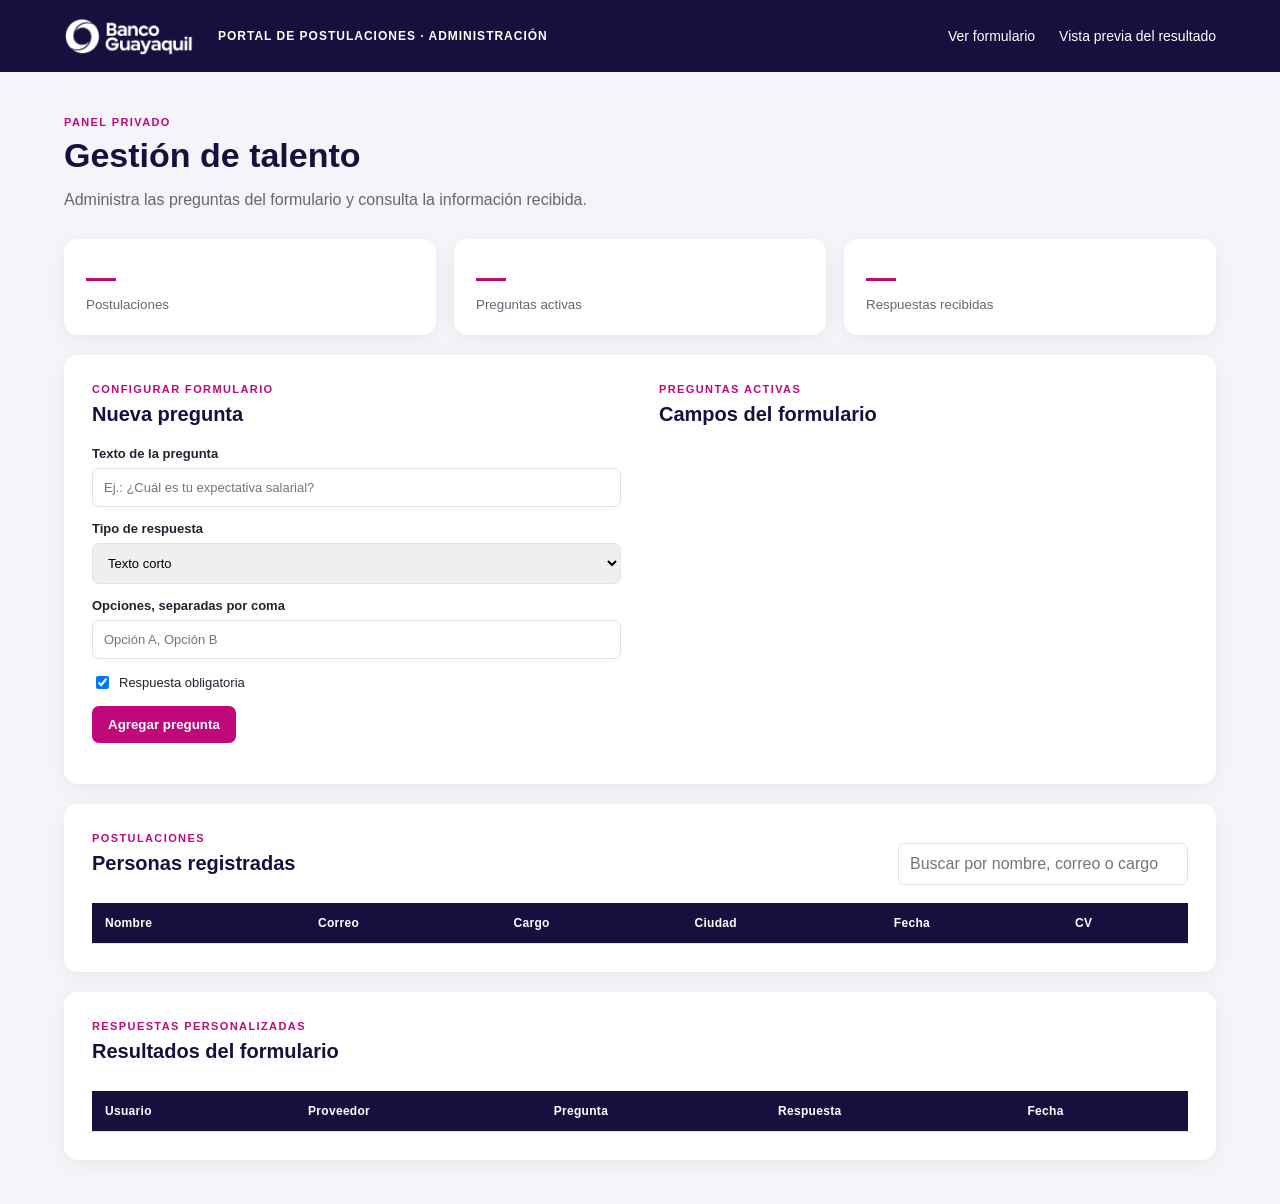
==== templates/admin.html @ 7bbe8956 "Primer commit" ====
<!doctype html>
<html lang="es">
<head><meta charset="utf-8"><meta name="viewport" content="width=device-width,initial-scale=1"><title>Administración | Banco Guayaquil</title><link rel="stylesheet" href="/static/admin.css"><script>document.addEventListener('DOMContentLoaded',()=>document.querySelector('nav').insertAdjacentHTML('beforeend','<a href="/postulacion?vista=resultado">Vista previa del resultado</a>'));</script></head>
<body><nav><img src="/static/logo-banco-guayaquil.png" alt="Banco Guayaquil"><span>PORTAL DE POSTULACIONES · ADMINISTRACIÓN</span><a href="/postulacion">Ver formulario</a></nav><main><header><p class="etiqueta">PANEL PRIVADO</p><h1>Gestión de talento</h1><p>Administra las preguntas del formulario y consulta la información recibida.</p></header><section class="resumen"><article><span id="total-postulantes">—</span><small>Postulaciones</small></article><article><span id="total-preguntas">—</span><small>Preguntas activas</small></article><article><span id="total-respuestas">—</span><small>Respuestas recibidas</small></article></section><section class="panel doble"><div><p class="etiqueta">CONFIGURAR FORMULARIO</p><h2>Nueva pregunta</h2><form id="nueva-pregunta"><label>Texto de la pregunta<input id="texto" required maxlength="300" placeholder="Ej.: ¿Cuál es tu expectativa salarial?"></label><label>Tipo de respuesta<select id="tipo"><option value="texto">Texto corto</option><option value="textarea">Párrafo largo</option><option value="opcion_multiple">Opción múltiple</option></select></label><label id="campo-opciones" hidden>Opciones, separadas por coma<input id="opciones" maxlength="800" placeholder="Opción A, Opción B"></label><label class="checkbox"><input type="checkbox" id="obligatorio" checked> Respuesta obligatoria</label><button>Agregar pregunta</button><p id="resultado-pregunta" role="status"></p></form></div><div><p class="etiqueta">PREGUNTAS ACTIVAS</p><h2>Campos del formulario</h2><div id="lista-preguntas" class="lista"></div></div></section><section class="panel"><div class="titulo-seccion"><div><p class="etiqueta">POSTULACIONES</p><h2>Personas registradas</h2></div><input id="buscar" placeholder="Buscar por nombre, correo o cargo"></div><div class="tabla"><table><thead><tr><th>Nombre</th><th>Correo</th><th>Cargo</th><th>Ciudad</th><th>Fecha</th><th>CV</th></tr></thead><tbody id="tabla-postulantes"></tbody></table></div></section><section class="panel"><p class="etiqueta">RESPUESTAS PERSONALIZADAS</p><h2>Resultados del formulario</h2><div class="tabla"><table><thead><tr><th>Usuario</th><th>Proveedor</th><th>Pregunta</th><th>Respuesta</th><th>Fecha</th></tr></thead><tbody id="tabla-respuestas"></tbody></table></div></section></main><script src="/static/admin.js"></script></body>
</html>
---- static/admin.css ----
:root{--azul:#17103f;--rosa:#c0087b;--fondo:#f5f4f8;--texto:#242130;--borde:#e4e1ea}*{box-sizing:border-box}body{margin:0;background:var(--fondo);color:var(--texto);font-family:Arial,sans-serif}nav{height:72px;background:var(--azul);display:flex;align-items:center;gap:24px;padding:0 max(24px,5vw);color:#fff}nav img{width:130px;filter:brightness(0) invert(1)}nav span{font-size:12px;font-weight:bold;letter-spacing:1px;flex:1}nav a{color:#fff;text-decoration:none;font-size:14px}main{max-width:1200px;margin:44px auto;padding:0 24px}header{margin-bottom:30px}.etiqueta{color:var(--rosa);font-size:11px;font-weight:bold;letter-spacing:1.4px;margin:0 0 8px}h1{margin:0;color:var(--azul);font-size:34px}h2{font-size:20px;color:var(--azul);margin:0 0 20px}header p:last-child{color:#696475}.resumen{display:grid;grid-template-columns:repeat(3,1fr);gap:18px;margin-bottom:20px}.resumen article,.panel{background:#fff;border-radius:14px;box-shadow:0 5px 20px #17103f0d}.resumen article{padding:22px}.resumen span{display:block;color:var(--rosa);font-size:30px;font-weight:bold}.resumen small{color:#696475}.panel{margin:20px 0;padding:28px}.doble{display:grid;grid-template-columns:1fr 1fr;gap:38px}label{display:flex;flex-direction:column;gap:7px;font-weight:bold;font-size:13px;margin:14px 0}input,select{border:1px solid var(--borde);border-radius:7px;padding:11px;font:inherit;font-weight:normal}.checkbox{flex-direction:row;align-items:center;font-weight:normal}.checkbox input{width:auto}button{border:0;border-radius:7px;background:var(--rosa);color:#fff;font-weight:bold;padding:11px 16px;cursor:pointer}#resultado-pregunta{font-size:13px;color:#147a45}.lista article{position:relative;border-bottom:1px solid var(--borde);padding:13px 85px 13px 0}.lista strong,.lista small{display:block}.lista small{margin-top:5px;color:#696475;font-size:12px;text-transform:capitalize}.eliminar{position:absolute;right:0;top:14px;background:#fff;color:#b12455;border:1px solid #e9bfd0;padding:6px 9px;font-size:12px}.titulo-seccion{display:flex;justify-content:space-between;gap:20px;align-items:center}.titulo-seccion input{width:290px}.tabla{overflow:auto}table{width:100%;border-collapse:collapse;margin-top:8px;font-size:14px}th{text-align:left;background:var(--azul);color:white;font-size:12px;letter-spacing:.3px}th,td{padding:13px;border-bottom:1px solid var(--borde);vertical-align:top}td small{color:#696475}td a{color:#075ce7;font-weight:bold;text-decoration:none}.vacio{text-align:center;color:#777181;padding:25px}@media(max-width:780px){nav span{display:none}main{margin:28px auto}.resumen,.doble{grid-template-columns:1fr}.titulo-seccion{align-items:flex-start;flex-direction:column}.titulo-seccion input{width:100%}h1{font-size:28px}}
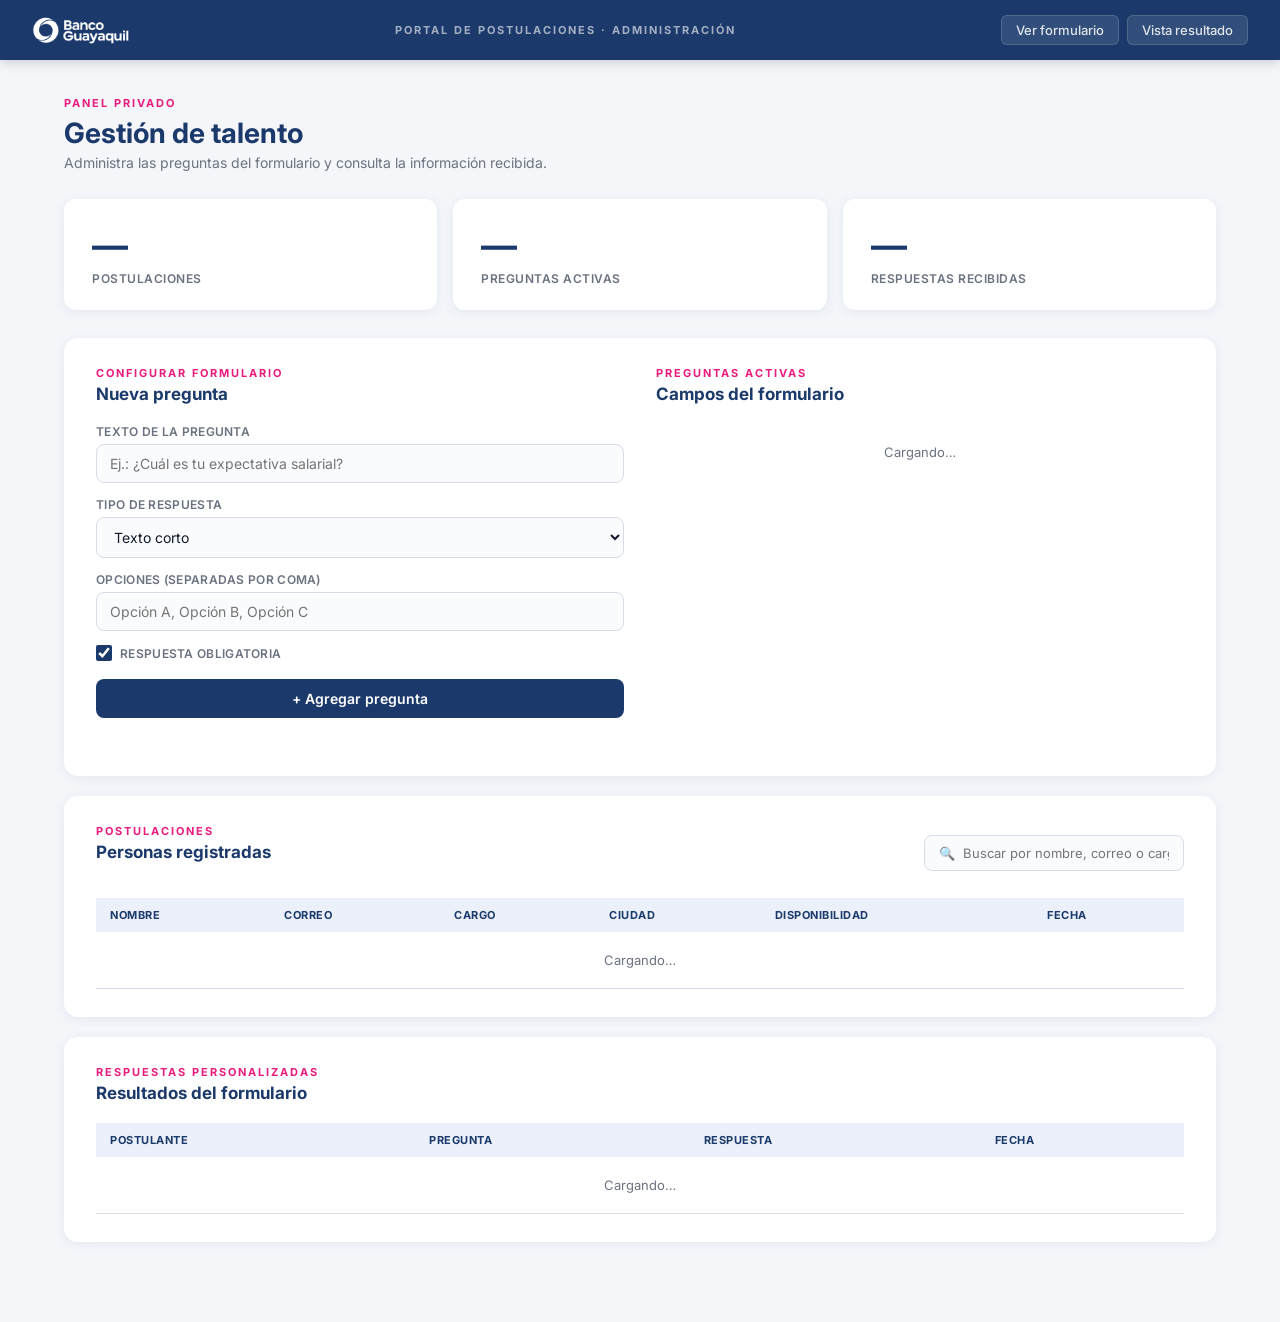
==== commit 8c1d808f: "fix: todo conectado directo a Supabase" ====
--- a/templates/admin.html
+++ b/templates/admin.html
@@ -1,5 +1,409 @@
 <!doctype html>
 <html lang="es">
-<head><meta charset="utf-8"><meta name="viewport" content="width=device-width,initial-scale=1"><title>Administración | Banco Guayaquil</title><link rel="stylesheet" href="/static/admin.css"><script>document.addEventListener('DOMContentLoaded',()=>document.querySelector('nav').insertAdjacentHTML('beforeend','<a href="/postulacion?vista=resultado">Vista previa del resultado</a>'));</script></head>
-<body><nav><img src="/static/logo-banco-guayaquil.png" alt="Banco Guayaquil"><span>PORTAL DE POSTULACIONES · ADMINISTRACIÓN</span><a href="/postulacion">Ver formulario</a></nav><main><header><p class="etiqueta">PANEL PRIVADO</p><h1>Gestión de talento</h1><p>Administra las preguntas del formulario y consulta la información recibida.</p></header><section class="resumen"><article><span id="total-postulantes">—</span><small>Postulaciones</small></article><article><span id="total-preguntas">—</span><small>Preguntas activas</small></article><article><span id="total-respuestas">—</span><small>Respuestas recibidas</small></article></section><section class="panel doble"><div><p class="etiqueta">CONFIGURAR FORMULARIO</p><h2>Nueva pregunta</h2><form id="nueva-pregunta"><label>Texto de la pregunta<input id="texto" required maxlength="300" placeholder="Ej.: ¿Cuál es tu expectativa salarial?"></label><label>Tipo de respuesta<select id="tipo"><option value="texto">Texto corto</option><option value="textarea">Párrafo largo</option><option value="opcion_multiple">Opción múltiple</option></select></label><label id="campo-opciones" hidden>Opciones, separadas por coma<input id="opciones" maxlength="800" placeholder="Opción A, Opción B"></label><label class="checkbox"><input type="checkbox" id="obligatorio" checked> Respuesta obligatoria</label><button>Agregar pregunta</button><p id="resultado-pregunta" role="status"></p></form></div><div><p class="etiqueta">PREGUNTAS ACTIVAS</p><h2>Campos del formulario</h2><div id="lista-preguntas" class="lista"></div></div></section><section class="panel"><div class="titulo-seccion"><div><p class="etiqueta">POSTULACIONES</p><h2>Personas registradas</h2></div><input id="buscar" placeholder="Buscar por nombre, correo o cargo"></div><div class="tabla"><table><thead><tr><th>Nombre</th><th>Correo</th><th>Cargo</th><th>Ciudad</th><th>Fecha</th><th>CV</th></tr></thead><tbody id="tabla-postulantes"></tbody></table></div></section><section class="panel"><p class="etiqueta">RESPUESTAS PERSONALIZADAS</p><h2>Resultados del formulario</h2><div class="tabla"><table><thead><tr><th>Usuario</th><th>Proveedor</th><th>Pregunta</th><th>Respuesta</th><th>Fecha</th></tr></thead><tbody id="tabla-respuestas"></tbody></table></div></section></main><script src="/static/admin.js"></script></body>
-</html>
+<head>
+<meta charset="utf-8">
+<meta name="viewport" content="width=device-width,initial-scale=1">
+<title>Administración | Banco Guayaquil</title>
+<link href="https://fonts.googleapis.com/css2?family=Inter:wght@400;500;600;700&display=swap" rel="stylesheet">
+<style>
+*, *::before, *::after { box-sizing: border-box; margin: 0; padding: 0; }
+:root {
+  --azul: #1B3A6B; --azul-mid: #2A5298; --azul-light: #EBF0FA;
+  --rosa: #E91C7E; --gris-bg: #F4F6FA; --gris-borde: #D8DCE8;
+  --gris-text: #6B7280; --negro: #111827; --blanco: #FFFFFF;
+  --verde: #059669; --rojo: #DC2626;
+}
+body { font-family: 'Inter', sans-serif; background: var(--gris-bg); color: var(--negro); min-height: 100vh; }
+
+/* NAV */
+nav {
+  background: var(--azul); padding: 0 32px; height: 60px;
+  display: flex; align-items: center; justify-content: space-between;
+  position: sticky; top: 0; z-index: 10;
+  box-shadow: 0 2px 12px rgba(0,0,0,0.18);
+}
+nav img { height: 28px; filter: brightness(0) invert(1); }
+nav .nav-center { font-size: 11px; font-weight: 700; letter-spacing: 2px; color: rgba(255,255,255,0.6); text-transform: uppercase; }
+nav .nav-links { display: flex; gap: 8px; }
+nav a {
+  font-size: 13px; font-weight: 500; color: rgba(255,255,255,0.85);
+  background: rgba(255,255,255,0.1); border: 1px solid rgba(255,255,255,0.15);
+  border-radius: 6px; padding: 6px 14px; text-decoration: none; transition: background 0.15s;
+}
+nav a:hover { background: rgba(255,255,255,0.2); }
+
+/* MAIN */
+main { max-width: 1200px; margin: 0 auto; padding: 32px 24px 60px; }
+
+header { margin-bottom: 28px; }
+header .etiqueta { font-size: 11px; font-weight: 700; letter-spacing: 2px; color: var(--rosa); text-transform: uppercase; margin-bottom: 6px; }
+header h1 { font-size: 28px; font-weight: 700; color: var(--azul); }
+header p { color: var(--gris-text); font-size: 14px; margin-top: 4px; }
+
+/* CARDS RESUMEN */
+.resumen { display: grid; grid-template-columns: repeat(3, 1fr); gap: 16px; margin-bottom: 28px; }
+.resumen article {
+  background: var(--blanco); border-radius: 12px; padding: 24px 28px;
+  box-shadow: 0 2px 12px rgba(27,58,107,0.08);
+  display: flex; flex-direction: column; gap: 4px;
+}
+.resumen span { font-size: 36px; font-weight: 700; color: var(--azul); }
+.resumen small { font-size: 12px; font-weight: 600; color: var(--gris-text); text-transform: uppercase; letter-spacing: 0.5px; }
+
+/* PANEL */
+.panel {
+  background: var(--blanco); border-radius: 14px; padding: 28px 32px;
+  box-shadow: 0 2px 12px rgba(27,58,107,0.08); margin-bottom: 20px;
+}
+.panel.doble { display: grid; grid-template-columns: 1fr 1fr; gap: 32px; }
+.etiqueta-sec { font-size: 11px; font-weight: 700; letter-spacing: 2px; color: var(--rosa); text-transform: uppercase; margin-bottom: 4px; }
+.panel h2 { font-size: 17px; font-weight: 700; color: var(--azul); margin-bottom: 20px; }
+
+/* FORM NUEVA PREGUNTA */
+#nueva-pregunta label { display: flex; flex-direction: column; gap: 5px; font-size: 12px; font-weight: 600; color: var(--gris-text); text-transform: uppercase; letter-spacing: 0.3px; margin-bottom: 14px; }
+#nueva-pregunta input, #nueva-pregunta select {
+  font-family: inherit; font-size: 14px; color: var(--negro);
+  background: #FAFBFD; border: 1.5px solid var(--gris-borde);
+  border-radius: 8px; padding: 10px 13px; outline: none;
+  transition: border-color 0.15s;
+}
+#nueva-pregunta input:focus, #nueva-pregunta select:focus { border-color: var(--azul-mid); }
+.checkbox-label { display: flex !important; flex-direction: row !important; align-items: center; gap: 8px !important; cursor: pointer; }
+.checkbox-label input { width: 16px; height: 16px; accent-color: var(--azul); }
+#nueva-pregunta button {
+  width: 100%; background: var(--azul); color: #fff; border: none;
+  border-radius: 8px; padding: 11px; font-size: 14px; font-weight: 600;
+  font-family: inherit; cursor: pointer; transition: background 0.15s; margin-top: 4px;
+}
+#nueva-pregunta button:hover { background: var(--azul-mid); }
+#resultado-pregunta { font-size: 13px; margin-top: 10px; min-height: 20px; }
+#resultado-pregunta.ok { color: var(--verde); }
+#resultado-pregunta.err { color: var(--rojo); }
+
+/* LISTA PREGUNTAS */
+.lista { display: flex; flex-direction: column; gap: 10px; max-height: 420px; overflow-y: auto; }
+.pregunta-card {
+  background: var(--azul-light); border-radius: 8px; padding: 12px 16px;
+  display: flex; justify-content: space-between; align-items: flex-start; gap: 12px;
+}
+.pregunta-card .q-info { flex: 1; }
+.pregunta-card .q-texto { font-size: 13px; font-weight: 600; color: var(--azul); margin-bottom: 3px; }
+.pregunta-card .q-meta { font-size: 11px; color: var(--gris-text); }
+.pregunta-card .q-tipo {
+  display: inline-block; font-size: 10px; font-weight: 700;
+  padding: 2px 8px; border-radius: 99px; margin-right: 6px;
+  background: rgba(27,58,107,0.12); color: var(--azul);
+}
+.btn-eliminar {
+  background: none; border: none; cursor: pointer; color: var(--rojo);
+  font-size: 16px; padding: 2px 6px; border-radius: 4px;
+  transition: background 0.15s; flex-shrink: 0;
+}
+.btn-eliminar:hover { background: #FEF2F2; }
+.lista-vacia { font-size: 13px; color: var(--gris-text); padding: 12px 0; text-align: center; }
+
+/* BUSCAR */
+.titulo-seccion { display: flex; justify-content: space-between; align-items: center; margin-bottom: 16px; flex-wrap: wrap; gap: 12px; }
+#buscar {
+  font-family: inherit; font-size: 13px; padding: 9px 14px;
+  border: 1.5px solid var(--gris-borde); border-radius: 8px;
+  outline: none; width: 260px; background: #FAFBFD;
+}
+#buscar:focus { border-color: var(--azul-mid); }
+
+/* TABLA */
+.tabla { overflow-x: auto; }
+table { width: 100%; border-collapse: collapse; font-size: 13px; }
+thead th { background: var(--azul-light); color: var(--azul); font-size: 11px; font-weight: 700; letter-spacing: 0.5px; text-transform: uppercase; padding: 10px 14px; text-align: left; }
+tbody tr { border-bottom: 1px solid var(--gris-borde); transition: background 0.1s; }
+tbody tr:hover { background: #F8FAFF; }
+tbody td { padding: 12px 14px; color: var(--negro); vertical-align: middle; }
+tbody td.muted { color: var(--gris-text); }
+.badge {
+  display: inline-block; font-size: 11px; font-weight: 600; padding: 3px 10px;
+  border-radius: 99px; background: var(--azul-light); color: var(--azul);
+}
+a.cv-link { color: var(--azul-mid); font-weight: 600; text-decoration: none; font-size: 12px; }
+a.cv-link:hover { text-decoration: underline; }
+.sin-datos { text-align: center; padding: 28px; color: var(--gris-text); font-size: 13px; }
+
+/* LOADER */
+.loader { text-align: center; padding: 20px; color: var(--gris-text); font-size: 13px; }
+
+@media (max-width: 768px) {
+  .panel.doble { grid-template-columns: 1fr; }
+  .resumen { grid-template-columns: 1fr; }
+  #buscar { width: 100%; }
+}
+</style>
+</head>
+<body>
+
+<nav>
+  <img src="/static/logo-banco-guayaquil.png" alt="Banco Guayaquil" onerror="this.style.display='none'">
+  <span class="nav-center">Portal de postulaciones · Administración</span>
+  <div class="nav-links">
+    <a href="/postulacion">Ver formulario</a>
+    <a href="/postulacion?vista=resultado">Vista resultado</a>
+  </div>
+</nav>
+
+<main>
+  <header>
+    <p class="etiqueta">Panel privado</p>
+    <h1>Gestión de talento</h1>
+    <p>Administra las preguntas del formulario y consulta la información recibida.</p>
+  </header>
+
+  <!-- RESUMEN -->
+  <section class="resumen">
+    <article><span id="total-postulantes">—</span><small>Postulaciones</small></article>
+    <article><span id="total-preguntas">—</span><small>Preguntas activas</small></article>
+    <article><span id="total-respuestas">—</span><small>Respuestas recibidas</small></article>
+  </section>
+
+  <!-- PREGUNTAS -->
+  <section class="panel doble">
+    <div>
+      <p class="etiqueta-sec">Configurar formulario</p>
+      <h2>Nueva pregunta</h2>
+      <form id="nueva-pregunta">
+        <label>Texto de la pregunta
+          <input id="texto" required maxlength="300" placeholder="Ej.: ¿Cuál es tu expectativa salarial?">
+        </label>
+        <label>Tipo de respuesta
+          <select id="tipo" onchange="toggleOpciones()">
+            <option value="texto">Texto corto</option>
+            <option value="textarea">Párrafo largo</option>
+            <option value="opcion_multiple">Opción múltiple</option>
+          </select>
+        </label>
+        <label id="campo-opciones" hidden>Opciones (separadas por coma)
+          <input id="opciones" maxlength="800" placeholder="Opción A, Opción B, Opción C">
+        </label>
+        <label class="checkbox-label">
+          <input type="checkbox" id="obligatorio" checked>
+          Respuesta obligatoria
+        </label>
+        <button type="submit">+ Agregar pregunta</button>
+        <p id="resultado-pregunta"></p>
+      </form>
+    </div>
+    <div>
+      <p class="etiqueta-sec">Preguntas activas</p>
+      <h2>Campos del formulario</h2>
+      <div id="lista-preguntas" class="lista">
+        <p class="loader">Cargando…</p>
+      </div>
+    </div>
+  </section>
+
+  <!-- POSTULANTES -->
+  <section class="panel">
+    <div class="titulo-seccion">
+      <div>
+        <p class="etiqueta-sec">Postulaciones</p>
+        <h2>Personas registradas</h2>
+      </div>
+      <input id="buscar" placeholder="🔍  Buscar por nombre, correo o cargo…" oninput="filtrarPostulantes()">
+    </div>
+    <div class="tabla">
+      <table>
+        <thead>
+          <tr><th>Nombre</th><th>Correo</th><th>Cargo</th><th>Ciudad</th><th>Disponibilidad</th><th>Fecha</th></tr>
+        </thead>
+        <tbody id="tabla-postulantes"><tr><td colspan="6" class="loader">Cargando…</td></tr></tbody>
+      </table>
+    </div>
+  </section>
+
+  <!-- RESPUESTAS -->
+  <section class="panel">
+    <p class="etiqueta-sec">Respuestas personalizadas</p>
+    <h2>Resultados del formulario</h2>
+    <div class="tabla">
+      <table>
+        <thead>
+          <tr><th>Postulante</th><th>Pregunta</th><th>Respuesta</th><th>Fecha</th></tr>
+        </thead>
+        <tbody id="tabla-respuestas"><tr><td colspan="4" class="loader">Cargando…</td></tr></tbody>
+      </table>
+    </div>
+  </section>
+</main>
+
+<script>
+const SUPABASE_URL  = 'https://zdspdtllckihovlmruro.supabase.co';
+const SUPABASE_ANON = 'eyJhbGciOiJIUzI1NiIsInR5cCI6IkpXVCJ9.eyJpc3MiOiJzdXBhYmFzZSIsInJlZiI6Inpkc3BkdGxsY2tpaG92bG1ydXJvIiwicm9sZSI6ImFub24iLCJpYXQiOjE3ODcxOTMwMjAsImV4cCI6MjEwMjc2OTAyMH0.VNh48HAHESVyADNaN7ihQW9ZdNsSsXtZMKE8S4ynDCU';
+
+const H = {
+  'apikey': SUPABASE_ANON,
+  'Authorization': `Bearer ${SUPABASE_ANON}`,
+  'Content-Type': 'application/json'
+};
+
+async function sbGet(tabla, params = '') {
+  const res = await fetch(`${SUPABASE_URL}/rest/v1/${tabla}${params}`, { headers: H });
+  if (!res.ok) throw new Error(`Error ${res.status}`);
+  return res.json();
+}
+
+let todosPostulantes = [];
+let todasPreguntas   = [];
+
+// ── CARGAR TODO ──
+async function cargarDatos() {
+  try {
+    const [postulantes, preguntas, respuestas] = await Promise.all([
+      sbGet('postulantes', '?order=fecha_registro.desc'),
+      sbGet('preguntas',   '?activo=eq.true&order=id.asc'),
+      sbGet('respuestas',  '?order=fecha_respuesta.desc&limit=200')
+    ]);
+
+    todosPostulantes = postulantes;
+    todasPreguntas   = preguntas;
+
+    document.getElementById('total-postulantes').textContent = postulantes.length;
+    document.getElementById('total-preguntas').textContent   = preguntas.length;
+    document.getElementById('total-respuestas').textContent  = respuestas.length;
+
+    renderPreguntas(preguntas);
+    renderPostulantes(postulantes);
+    renderRespuestas(respuestas, postulantes, preguntas);
+
+  } catch (err) {
+    console.error('Error cargando datos:', err);
+  }
+}
+
+// ── PREGUNTAS ──
+function renderPreguntas(preguntas) {
+  const lista = document.getElementById('lista-preguntas');
+  if (!preguntas.length) {
+    lista.innerHTML = '<p class="lista-vacia">No hay preguntas configuradas aún.</p>';
+    return;
+  }
+  lista.innerHTML = preguntas.map(q => `
+    <div class="pregunta-card" id="q-${q.id}">
+      <div class="q-info">
+        <p class="q-texto">${q.texto}</p>
+        <p class="q-meta">
+          <span class="q-tipo">${q.tipo.replace('_', ' ')}</span>
+          ${q.obligatorio ? '· Obligatoria' : '· Opcional'}
+        </p>
+      </div>
+      <button class="btn-eliminar" onclick="eliminarPregunta(${q.id})" title="Eliminar">✕</button>
+    </div>
+  `).join('');
+}
+
+function toggleOpciones() {
+  const tipo = document.getElementById('tipo').value;
+  document.getElementById('campo-opciones').hidden = tipo !== 'opcion_multiple';
+}
+
+document.getElementById('nueva-pregunta').addEventListener('submit', async function(e) {
+  e.preventDefault();
+  const res = document.getElementById('resultado-pregunta');
+  res.className = ''; res.textContent = 'Guardando…';
+
+  const tipo = document.getElementById('tipo').value;
+  let opciones = null;
+  if (tipo === 'opcion_multiple') {
+    const raw = document.getElementById('opciones').value.trim();
+    if (!raw) { res.className = 'err'; res.textContent = 'Debes ingresar las opciones.'; return; }
+    opciones = JSON.stringify(raw.split(',').map(o => o.trim()).filter(Boolean));
+  }
+
+  try {
+    const r = await fetch(`${SUPABASE_URL}/rest/v1/preguntas`, {
+      method: 'POST',
+      headers: { ...H, 'Prefer': 'return=representation' },
+      body: JSON.stringify({
+        texto:       document.getElementById('texto').value.trim(),
+        tipo,
+        opciones,
+        obligatorio: document.getElementById('obligatorio').checked,
+        activo:      true
+      })
+    });
+    if (!r.ok) throw new Error();
+    res.className = 'ok'; res.textContent = '✓ Pregunta agregada correctamente.';
+    this.reset();
+    document.getElementById('campo-opciones').hidden = true;
+    await cargarDatos();
+  } catch {
+    res.className = 'err'; res.textContent = 'Error al guardar. Inténtalo de nuevo.';
+  }
+});
+
+async function eliminarPregunta(id) {
+  if (!confirm('¿Eliminar esta pregunta?')) return;
+  try {
+    await fetch(`${SUPABASE_URL}/rest/v1/preguntas?id=eq.${id}`, {
+      method: 'DELETE', headers: H
+    });
+    document.getElementById(`q-${id}`)?.remove();
+    const total = parseInt(document.getElementById('total-preguntas').textContent) - 1;
+    document.getElementById('total-preguntas').textContent = total;
+    todasPreguntas = todasPreguntas.filter(q => q.id !== id);
+  } catch { alert('Error al eliminar.'); }
+}
+
+// ── POSTULANTES ──
+function renderPostulantes(lista) {
+  const tbody = document.getElementById('tabla-postulantes');
+  if (!lista.length) {
+    tbody.innerHTML = '<tr><td colspan="6" class="sin-datos">No hay postulaciones registradas aún.</td></tr>';
+    return;
+  }
+  tbody.innerHTML = lista.map(p => `
+    <tr>
+      <td><strong>${p.nombres} ${p.apellidos}</strong></td>
+      <td class="muted">${p.email}</td>
+      <td><span class="badge">${p.cargo_postula || '—'}</span></td>
+      <td class="muted">${p.ciudad || '—'}</td>
+      <td class="muted">${p.disponibilidad || '—'}</td>
+      <td class="muted">${p.fecha_registro ? new Date(p.fecha_registro).toLocaleDateString('es-EC') : '—'}</td>
+    </tr>
+  `).join('');
+}
+
+function filtrarPostulantes() {
+  const q = document.getElementById('buscar').value.toLowerCase();
+  const filtrados = todosPostulantes.filter(p =>
+    `${p.nombres} ${p.apellidos} ${p.email} ${p.cargo_postula}`.toLowerCase().includes(q)
+  );
+  renderPostulantes(filtrados);
+}
+
+// ── RESPUESTAS ──
+function renderRespuestas(respuestas, postulantes, preguntas) {
+  const tbody = document.getElementById('tabla-respuestas');
+  if (!respuestas.length) {
+    tbody.innerHTML = '<tr><td colspan="4" class="sin-datos">No hay respuestas registradas aún.</td></tr>';
+    return;
+  }
+  const mapPost = Object.fromEntries(postulantes.map(p => [p.id, p]));
+  const mapPreg = Object.fromEntries(preguntas.map(q => [q.id, q]));
+
+  tbody.innerHTML = respuestas.map(r => {
+    const p = mapPost[r.postulante_id];
+    const q = mapPreg[r.pregunta_id];
+    return `
+      <tr>
+        <td><strong>${p ? `${p.nombres} ${p.apellidos}` : `#${r.postulante_id}`}</strong><br>
+            <span style="font-size:11px;color:var(--gris-text)">${p?.email || ''}</span></td>
+        <td class="muted">${q?.texto || `Pregunta #${r.pregunta_id}`}</td>
+        <td>${r.respuesta}</td>
+        <td class="muted">${r.fecha_respuesta ? new Date(r.fecha_respuesta).toLocaleDateString('es-EC') : '—'}</td>
+      </tr>
+    `;
+  }).join('');
+}
+
+// INIT
+cargarDatos();
+</script>
+</body>
+</html>
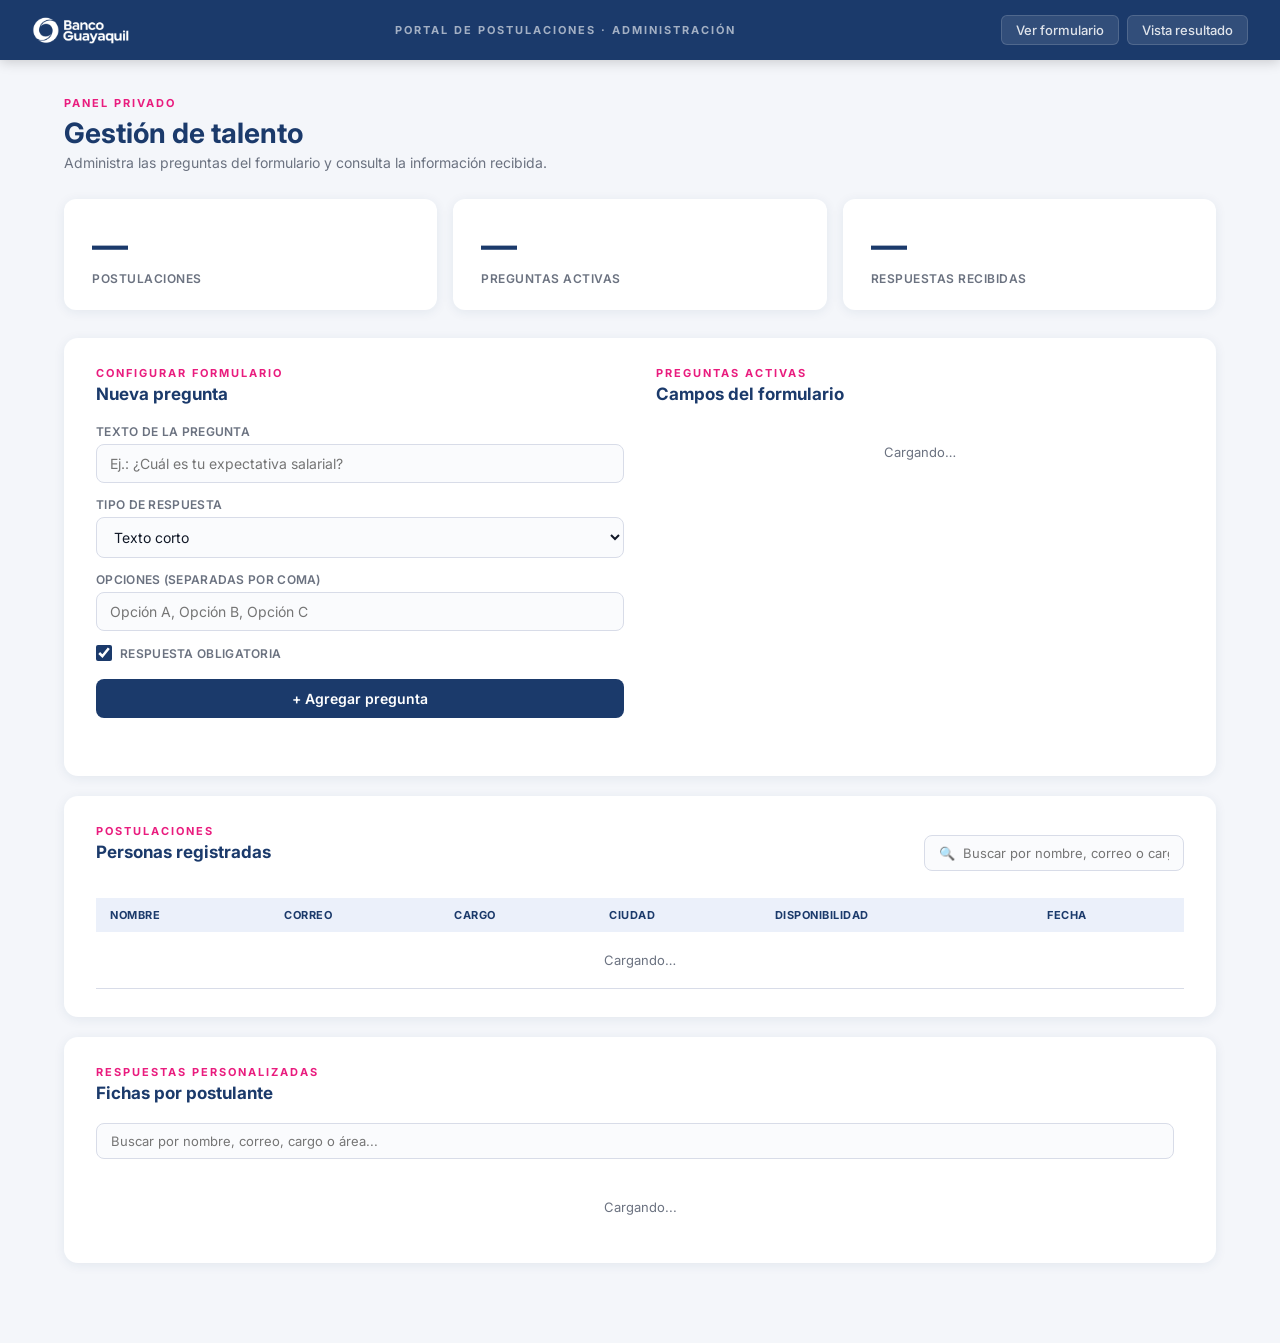
==== commit 35a9de5d: "fix: todo conectado directo a Supabase" ====
--- a/templates/admin.html
+++ b/templates/admin.html
@@ -130,10 +130,81 @@
 /* LOADER */
 .loader { text-align: center; padding: 20px; color: var(--gris-text); font-size: 13px; }
 
+/* FILTRO RESPUESTAS */
+.filtro-resp { display: flex; gap: 10px; flex-wrap: wrap; margin-bottom: 20px; align-items: center; }
+#buscar-resp {
+  font-family: inherit; font-size: 13px; padding: 9px 14px;
+  border: 1.5px solid var(--gris-borde); border-radius: 8px;
+  outline: none; flex: 1; min-width: 220px; background: #FAFBFD;
+}
+#buscar-resp:focus { border-color: var(--azul-mid); }
+#contador-resp { font-size: 12px; color: var(--gris-text); white-space: nowrap; }
+
+/* TARJETAS DE USUARIO */
+.usuario-card {
+  border: 1.5px solid var(--gris-borde); border-radius: 12px;
+  overflow: hidden; margin-bottom: 12px; background: var(--blanco);
+  transition: border-color 0.15s;
+}
+.usuario-card:hover { border-color: var(--azul-mid); }
+.usuario-header {
+  display: flex; align-items: center; gap: 16px;
+  padding: 16px 20px; cursor: pointer; user-select: none;
+}
+.usuario-header:hover { background: #F8FAFF; }
+.usuario-avatar {
+  width: 40px; height: 40px; border-radius: 50%;
+  background: var(--azul); color: #fff;
+  display: flex; align-items: center; justify-content: center;
+  font-size: 15px; font-weight: 700; flex-shrink: 0;
+}
+.usuario-info { flex: 1; min-width: 0; }
+.usuario-nombre { font-size: 14px; font-weight: 700; color: var(--azul); }
+.usuario-meta { font-size: 12px; color: var(--gris-text); margin-top: 2px; display: flex; flex-wrap: wrap; gap: 8px; }
+.usuario-badges { display: flex; gap: 6px; flex-shrink: 0; flex-wrap: wrap; align-items: center; }
+.chip-resp { font-size: 11px; font-weight: 600; padding: 3px 10px; border-radius: 99px; }
+.chip-area { background: var(--azul-light); color: var(--azul); }
+.chip-cargo { background: #F0FDF4; color: var(--verde); }
+.chip-count { background: #FFF7ED; color: #C2410C; }
+.usuario-toggle { font-size: 18px; color: var(--gris-text); transition: transform 0.2s; flex-shrink: 0; }
+.usuario-card.abierta .usuario-toggle { transform: rotate(180deg); }
+.usuario-body { display: none; border-top: 1px solid var(--gris-borde); }
+.usuario-card.abierta .usuario-body { display: block; }
+.datos-fila {
+  display: grid; grid-template-columns: repeat(auto-fill, minmax(200px, 1fr));
+  gap: 12px; padding: 16px 20px; background: #FAFBFD;
+  border-bottom: 1px solid var(--gris-borde);
+}
+.dato-item { display: flex; flex-direction: column; gap: 2px; }
+.dato-label { font-size: 10px; font-weight: 700; color: var(--gris-text); text-transform: uppercase; letter-spacing: 0.5px; }
+.dato-val { font-size: 13px; color: var(--negro); }
+.respuestas-lista { padding: 16px 20px; display: flex; flex-direction: column; gap: 14px; }
+.resp-item { display: flex; flex-direction: column; gap: 4px; }
+.resp-pregunta { font-size: 12px; font-weight: 600; color: var(--azul-mid); }
+.resp-texto {
+  font-size: 13px; color: var(--negro); background: var(--azul-light);
+  border-radius: 8px; padding: 10px 14px; line-height: 1.5;
+}
+.sin-respuestas { font-size: 13px; color: var(--gris-text); padding: 16px 20px; }
+.usuario-footer {
+  padding: 10px 20px 14px; display: flex; gap: 10px; flex-wrap: wrap;
+  border-top: 1px solid var(--gris-borde); background: #FAFBFD;
+}
+.btn-cv {
+  font-size: 12px; font-weight: 600; color: var(--azul-mid);
+  text-decoration: none; padding: 5px 12px;
+  border: 1.5px solid var(--azul-mid); border-radius: 6px;
+  transition: background 0.15s;
+}
+.btn-cv:hover { background: var(--azul-light); }
+.sin-datos-resp { text-align: center; padding: 40px; color: var(--gris-text); font-size: 13px; }
+
 @media (max-width: 768px) {
   .panel.doble { grid-template-columns: 1fr; }
   .resumen { grid-template-columns: 1fr; }
   #buscar { width: 100%; }
+  .datos-fila { grid-template-columns: 1fr 1fr; }
+  .usuario-badges { display: none; }
 }
 </style>
 </head>
@@ -220,15 +291,12 @@
   <!-- RESPUESTAS -->
   <section class="panel">
     <p class="etiqueta-sec">Respuestas personalizadas</p>
-    <h2>Resultados del formulario</h2>
-    <div class="tabla">
-      <table>
-        <thead>
-          <tr><th>Postulante</th><th>Pregunta</th><th>Respuesta</th><th>Fecha</th></tr>
-        </thead>
-        <tbody id="tabla-respuestas"><tr><td colspan="4" class="loader">Cargando…</td></tr></tbody>
-      </table>
+    <h2>Fichas por postulante</h2>
+    <div class="filtro-resp">
+      <input id="buscar-resp" placeholder="Buscar por nombre, correo, cargo o área..." oninput="filtrarRespuestas()">
+      <span id="contador-resp"></span>
     </div>
+    <div id="contenedor-respuestas"><p class="loader">Cargando...</p></div>
   </section>
 </main>
 
@@ -262,6 +330,7 @@
 
     todosPostulantes = postulantes;
     todasPreguntas   = preguntas;
+    datosRespuestas  = { postulantes, respuestas, preguntas };
 
     document.getElementById('total-postulantes').textContent = postulantes.length;
     document.getElementById('total-preguntas').textContent   = preguntas.length;
@@ -269,7 +338,7 @@
 
     renderPreguntas(preguntas);
     renderPostulantes(postulantes);
-    renderRespuestas(respuestas, postulantes, preguntas);
+    renderRespuestas(postulantes, respuestas, preguntas);
 
   } catch (err) {
     console.error('Error cargando datos:', err);
@@ -378,28 +447,106 @@
 }
 
 // ── RESPUESTAS ──
-function renderRespuestas(respuestas, postulantes, preguntas) {
-  const tbody = document.getElementById('tabla-respuestas');
-  if (!respuestas.length) {
-    tbody.innerHTML = '<tr><td colspan="4" class="sin-datos">No hay respuestas registradas aún.</td></tr>';
+let datosRespuestas = { postulantes: [], respuestas: [], preguntas: [] };
+
+function iniciales(nombres, apellidos) {
+  const n = (nombres || '').trim()[0] || '';
+  const a = (apellidos || '').trim()[0] || '';
+  return (n + a).toUpperCase() || '?';
+}
+
+function fmt(fecha) {
+  if (!fecha) return '—';
+  return new Date(fecha).toLocaleDateString('es-EC', { day: '2-digit', month: 'short', year: 'numeric' });
+}
+
+function renderRespuestas(postulantes, respuestas, preguntas) {
+  const cont = document.getElementById('contenedor-respuestas');
+  const mapPreg = Object.fromEntries(preguntas.map(q => [q.id, q]));
+  const mapResp = {};
+  respuestas.forEach(r => {
+    if (!mapResp[r.postulante_id]) mapResp[r.postulante_id] = [];
+    mapResp[r.postulante_id].push(r);
+  });
+
+  if (!postulantes.length) {
+    cont.innerHTML = '<p class="sin-datos-resp">No hay postulaciones registradas.</p>';
+    document.getElementById('contador-resp').textContent = '';
     return;
   }
-  const mapPost = Object.fromEntries(postulantes.map(p => [p.id, p]));
-  const mapPreg = Object.fromEntries(preguntas.map(q => [q.id, q]));
-
-  tbody.innerHTML = respuestas.map(r => {
-    const p = mapPost[r.postulante_id];
-    const q = mapPreg[r.pregunta_id];
+
+  document.getElementById('contador-resp').textContent = `${postulantes.length} postulante${postulantes.length !== 1 ? 's' : ''}`;
+
+  cont.innerHTML = postulantes.map((p, idx) => {
+    const resps = mapResp[p.id] || [];
+    const ini = iniciales(p.nombres, p.apellidos);
+
+    const datosHTML = `
+      <div class="datos-fila">
+        <div class="dato-item"><span class="dato-label">Correo</span><span class="dato-val">${p.email || '—'}</span></div>
+        <div class="dato-item"><span class="dato-label">Telefono</span><span class="dato-val">${p.telefono || '—'}</span></div>
+        <div class="dato-item"><span class="dato-label">Ciudad</span><span class="dato-val">${p.ciudad || '—'}</span></div>
+        <div class="dato-item"><span class="dato-label">Experiencia</span><span class="dato-val">${p.experiencia || '—'}</span></div>
+        <div class="dato-item"><span class="dato-label">Educacion</span><span class="dato-val">${p.nivel_educacion || '—'}</span></div>
+        <div class="dato-item"><span class="dato-label">Disponibilidad</span><span class="dato-val">${p.disponibilidad || '—'}</span></div>
+        <div class="dato-item"><span class="dato-label">Registro</span><span class="dato-val">${fmt(p.fecha_registro)}</span></div>
+        ${p.mensaje ? `<div class="dato-item" style="grid-column:1/-1"><span class="dato-label">Mensaje</span><span class="dato-val">${p.mensaje}</span></div>` : ''}
+      </div>`;
+
+    const respsHTML = resps.length
+      ? `<div class="respuestas-lista">${resps.map(r => {
+          const q = mapPreg[r.pregunta_id];
+          return `<div class="resp-item">
+            <span class="resp-pregunta">${q ? q.texto : 'Pregunta #' + r.pregunta_id}</span>
+            <span class="resp-texto">${r.respuesta}</span>
+          </div>`;
+        }).join('')}</div>`
+      : '<p class="sin-respuestas">Este postulante no tiene respuestas adicionales registradas.</p>';
+
+    const cvHTML = p.id
+      ? `<a class="btn-cv" href="/api/postulantes/${p.id}/cv" target="_blank">Descargar CV</a>`
+      : '';
+
     return `
-      <tr>
-        <td><strong>${p ? `${p.nombres} ${p.apellidos}` : `#${r.postulante_id}`}</strong><br>
-            <span style="font-size:11px;color:var(--gris-text)">${p?.email || ''}</span></td>
-        <td class="muted">${q?.texto || `Pregunta #${r.pregunta_id}`}</td>
-        <td>${r.respuesta}</td>
-        <td class="muted">${r.fecha_respuesta ? new Date(r.fecha_respuesta).toLocaleDateString('es-EC') : '—'}</td>
-      </tr>
-    `;
+      <div class="usuario-card" id="uc-${p.id}">
+        <div class="usuario-header" onclick="toggleCard(${p.id})">
+          <div class="usuario-avatar">${ini}</div>
+          <div class="usuario-info">
+            <div class="usuario-nombre">${p.nombres || ''} ${p.apellidos || ''}</div>
+            <div class="usuario-meta">
+              <span>${p.email || '—'}</span>
+              ${p.telefono ? `<span>${p.telefono}</span>` : ''}
+              ${p.ciudad ? `<span>${p.ciudad}</span>` : ''}
+            </div>
+          </div>
+          <div class="usuario-badges">
+            ${p.area ? `<span class="chip-resp chip-area">${p.area}</span>` : ''}
+            ${p.cargo_postula ? `<span class="chip-resp chip-cargo">${p.cargo_postula}</span>` : ''}
+            ${resps.length ? `<span class="chip-resp chip-count">${resps.length} resp.</span>` : ''}
+          </div>
+          <span class="usuario-toggle">&#x25BE;</span>
+        </div>
+        <div class="usuario-body">
+          ${datosHTML}
+          ${respsHTML}
+          <div class="usuario-footer">${cvHTML}</div>
+        </div>
+      </div>`;
   }).join('');
+}
+
+function toggleCard(id) {
+  document.getElementById('uc-' + id)?.classList.toggle('abierta');
+}
+
+function filtrarRespuestas() {
+  const q = document.getElementById('buscar-resp').value.toLowerCase();
+  const filtrados = q
+    ? datosRespuestas.postulantes.filter(p =>
+        `${p.nombres} ${p.apellidos} ${p.email} ${p.cargo_postula} ${p.area}`.toLowerCase().includes(q)
+      )
+    : datosRespuestas.postulantes;
+  renderRespuestas(filtrados, datosRespuestas.respuestas, datosRespuestas.preguntas);
 }
 
 // INIT
